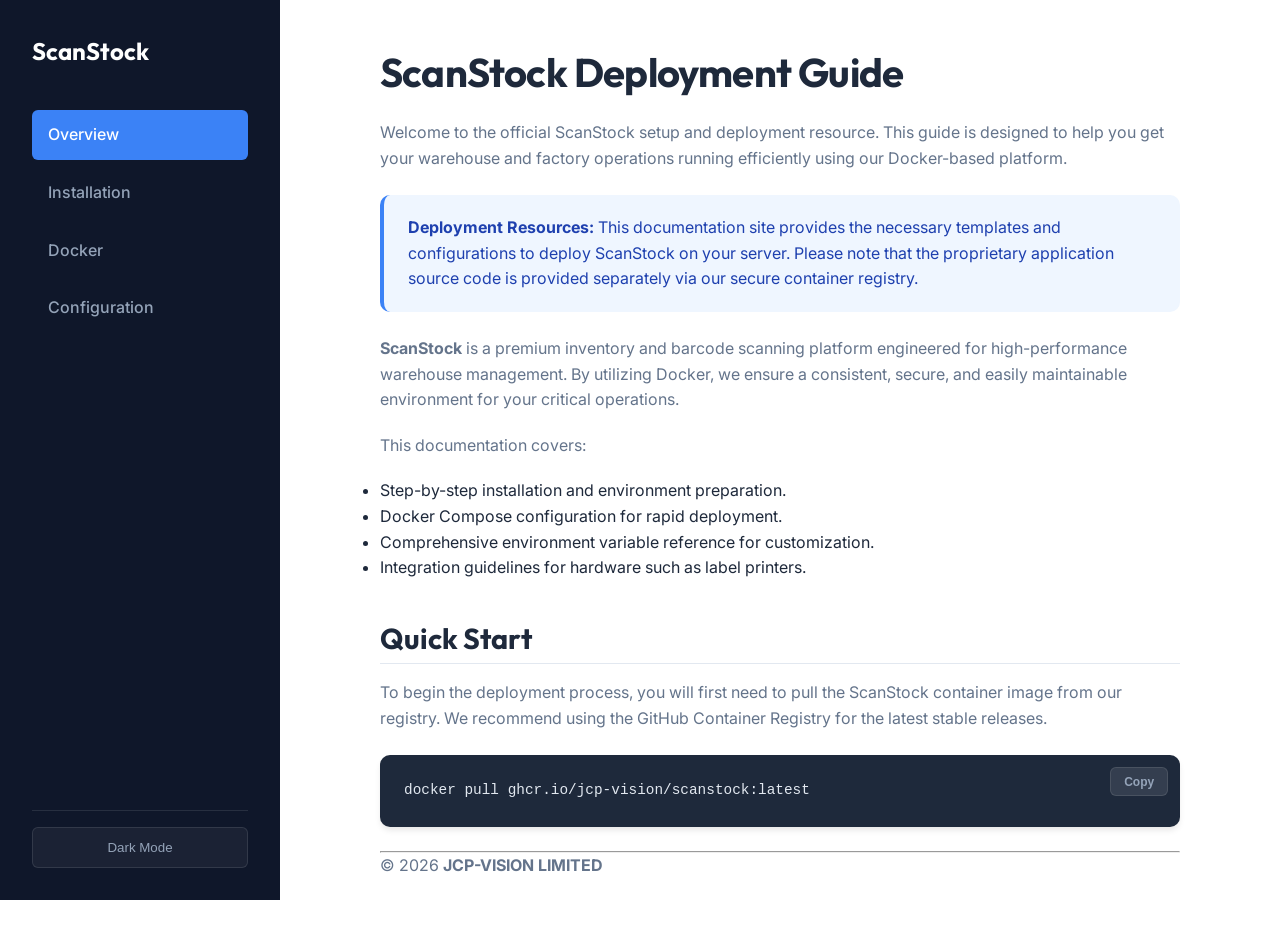
==== docs/index.html @ ab699f4c "Remove API reference page and update docs Delete the standalone API reference (docs/api.html) and re" ====
<!DOCTYPE html>
<html lang="en">
<head>
    <meta charset="UTF-8">
    <meta name="viewport" content="width=device-width, initial-scale=1.0">
    <title>Overview | ScanStock Documentation</title>
    <link rel="stylesheet" href="assets/style.css">
    <script defer src="assets/script.js"></script>
</head>
<body>
    <div class="layout">
        <aside class="sidebar">
            <div class="sidebar-brand">
                <span>ScanStock</span>
            </div>
            <nav>
                <a href="index.html">Overview</a>
                <a href="installation.html">Installation</a>
                <a href="docker.html">Docker</a>
                <a href="configuration.html">Configuration</a>
            </nav>
            <div class="theme-toggle-container">
                <button class="btn-theme" onclick="toggleTheme()">
                    <span>Dark Mode</span>
                </button>
            </div>
        </aside>

        <main class="content-wrapper">
            <div class="content">
                <header>
                    <h1>ScanStock Deployment Guide</h1>
                    <p class="lead">Welcome to the official ScanStock setup and deployment resource. This guide is designed to help you get your warehouse and factory operations running efficiently using our Docker-based platform.</p>
                </header>

                <div class="alert alert-note">
                    <div>
                        <strong>Deployment Resources:</strong> This documentation site provides the necessary templates and configurations to deploy ScanStock on your server. Please note that the proprietary application source code is provided separately via our secure container registry.
                    </div>
                </div>

                <section id="overview">
                    <p>
                        <strong>ScanStock</strong> is a premium inventory and barcode scanning platform engineered for high-performance warehouse management. By utilizing Docker, we ensure a consistent, secure, and easily maintainable environment for your critical operations.
                    </p>
                    <p>
                        This documentation covers:
                    </p>
                    <ul>
                        <li>Step-by-step installation and environment preparation.</li>
                        <li>Docker Compose configuration for rapid deployment.</li>
                        <li>Comprehensive environment variable reference for customization.</li>
                        <li>Integration guidelines for hardware such as label printers.</li>
                    </ul>
                </section>

                <section id="quick-start">
                    <h2>Quick Start</h2>
                    <p>To begin the deployment process, you will first need to pull the ScanStock container image from our registry. We recommend using the GitHub Container Registry for the latest stable releases.</p>
                    <pre><code>docker pull ghcr.io/jcp-vision/scanstock:latest</code></pre>
                </section>

                <hr>

                <footer>
                    <p>&copy; 2026 <strong>JCP-VISION LIMITED</strong></p>
                </footer>
            </div>
        </main>
    </div>
</body>
</html>
---- docs/assets/style.css ----
@import url('https://fonts.googleapis.com/css2?family=Inter:wght@400;500;600&family=Outfit:wght@600;700&display=swap');

:root {
  /* Colors - Light Mode */
  --bg-primary: #ffffff;
  --bg-secondary: #f8fafc;
  --bg-sidebar: #0f172a;
  --text-primary: #1e293b;
  --text-secondary: #64748b;
  --text-muted: #94a3b8;
  --accent-color: #3b82f6;
  --accent-hover: #2563eb;
  --border-color: #e2e8f0;
  --code-bg: #1e293b;
  --code-text: #e2e8f0;
  
  /* Spacing & Borders */
  --sidebar-width: 280px;
  --content-max-width: 800px;
  --radius-sm: 6px;
  --radius-md: 10px;
  --shadow-sm: 0 1px 2px 0 rgb(0 0 0 / 0.05);
  --shadow-md: 0 4px 6px -1px rgb(0 0 0 / 0.1);
  
  /* Transitions */
  --transition: all 0.2s ease;
}

[data-theme="dark"] {
  --bg-primary: #0f172a;
  --bg-secondary: #1e293b;
  --text-primary: #f1f5f9;
  --text-secondary: #cbd5e1;
  --text-muted: #64748b;
  --border-color: #334155;
  --shadow-sm: 0 1px 2px 0 rgb(0 0 0 / 0.3);
}

* {
  margin: 0;
  padding: 0;
  box-sizing: border-box;
}

html {
  scroll-behavior: smooth;
}

body {
  font-family: 'Inter', system-ui, -apple-system, sans-serif;
  background-color: var(--bg-primary);
  color: var(--text-primary);
  line-height: 1.6;
  -webkit-font-smoothing: antialiased;
  transition: background-color 0.3s ease, color 0.3s ease;
}

h1, h2, h3, h4 {
  font-family: 'Outfit', sans-serif;
  color: var(--text-primary);
  margin-bottom: 1rem;
  line-height: 1.2;
}

h1 { font-size: 2.5rem; letter-spacing: -0.02em; margin-bottom: 1.5rem; }
h2 { font-size: 1.8rem; margin-top: 2.5rem; border-bottom: 1px solid var(--border-color); padding-bottom: 0.5rem; }
h3 { font-size: 1.4rem; margin-top: 2rem; }

p { margin-bottom: 1.25rem; color: var(--text-secondary); }

a {
  color: var(--accent-color);
  text-decoration: none;
  transition: var(--transition);
}

a:hover { text-decoration: underline; }

/* Layout Structure */
.layout {
  display: flex;
  min-height: 100vh;
}

.sidebar {
  width: var(--sidebar-width);
  background: var(--bg-sidebar);
  color: white;
  padding: 2rem;
  height: 100vh;
  position: sticky;
  top: 0;
  display: flex;
  flex-direction: column;
  z-index: 100;
}

.sidebar-brand {
  font-family: 'Outfit', sans-serif;
  font-size: 1.5rem;
  font-weight: 700;
  margin-bottom: 2.5rem;
  display: flex;
  align-items: center;
  gap: 0.75rem;
}

.sidebar-brand img {
  width: 32px;
  height: auto;
}

.sidebar nav {
  flex: 1;
}

.sidebar nav a {
  display: block;
  color: #94a3b8;
  padding: 0.75rem 1rem;
  border-radius: var(--radius-sm);
  margin-bottom: 0.5rem;
  font-weight: 500;
  text-decoration: none;
}

.sidebar nav a:hover {
  background: rgba(255, 255, 255, 0.05);
  color: white;
}

.sidebar nav a.active {
  background: var(--accent-color);
  color: white;
}

.theme-toggle-container {
  padding-top: 1rem;
  border-top: 1px solid rgba(255, 255, 255, 0.1);
}

.btn-theme {
  width: 100%;
  padding: 0.75rem;
  background: rgba(255, 255, 255, 0.05);
  border: 1px solid rgba(255, 255, 255, 0.1);
  color: #94a3b8;
  border-radius: var(--radius-sm);
  cursor: pointer;
  display: flex;
  align-items: center;
  justify-content: center;
  gap: 0.5rem;
  font-weight: 500;
  transition: var(--transition);
}

.btn-theme:hover {
  background: rgba(255, 255, 255, 0.1);
  color: white;
}

.content-wrapper {
  flex: 1;
  display: flex;
  justify-content: center;
  padding: 3rem 2rem;
}

.content {
  max-width: var(--content-max-width);
  width: 100%;
}

/* UI Components */
pre {
  background: var(--code-bg);
  padding: 1.5rem;
  border-radius: var(--radius-md);
  overflow-x: auto;
  margin: 1.5rem 0;
  position: relative;
  box-shadow: var(--shadow-md);
}

code {
  font-family: 'JetBrains Mono', 'Fira Code', monospace;
  font-size: 0.9rem;
  color: var(--code-text);
}

.copy-btn {
  position: absolute;
  top: 0.75rem;
  right: 0.75rem;
  padding: 0.4rem 0.8rem;
  background: rgba(255, 255, 255, 0.1);
  border: 1px solid rgba(255, 255, 255, 0.1);
  color: #94a3b8;
  border-radius: var(--radius-sm);
  cursor: pointer;
  font-size: 0.75rem;
  font-weight: 600;
  transition: var(--transition);
}

.copy-btn:hover {
  background: rgba(255, 255, 255, 0.2);
  color: white;
}

.alert {
  padding: 1.25rem 1.5rem;
  border-radius: var(--radius-md);
  margin: 1.5rem 0;
  display: flex;
  gap: 1rem;
  border-left: 4px solid;
}

.alert-note {
  background: #eff6ff;
  border-color: #3b82f6;
  color: #1e40af;
}

[data-theme="dark"] .alert-note {
  background: rgba(59, 130, 246, 0.1);
  color: #bfdbfe;
}

table {
  width: 100%;
  border-collapse: collapse;
  margin: 2rem 0;
  font-size: 0.95rem;
}

th {
  text-align: left;
  background: var(--bg-secondary);
  padding: 0.75rem 1rem;
  border-bottom: 2px solid var(--border-color);
  font-weight: 600;
}

td {
  padding: 0.75rem 1rem;
  border-bottom: 1px solid var(--border-color);
  color: var(--text-secondary);
}

tr:hover td {
  background: var(--bg-secondary);
}

/* Responsive */
@media (max-width: 1024px) {
  .sidebar { width: 240px; }
}

@media (max-width: 768px) {
  .layout { flex-direction: column; }
  .sidebar {
    width: 100%;
    height: auto;
    position: relative;
    padding: 1.5rem;
  }
  .sidebar nav {
    flex: none;
    display: none; /* Mobile menu logic to be added */
  }
  .sidebar nav.open { display: block; }
  .content-wrapper { padding: 2rem 1.5rem; }
  h1 { font-size: 2rem; }
}
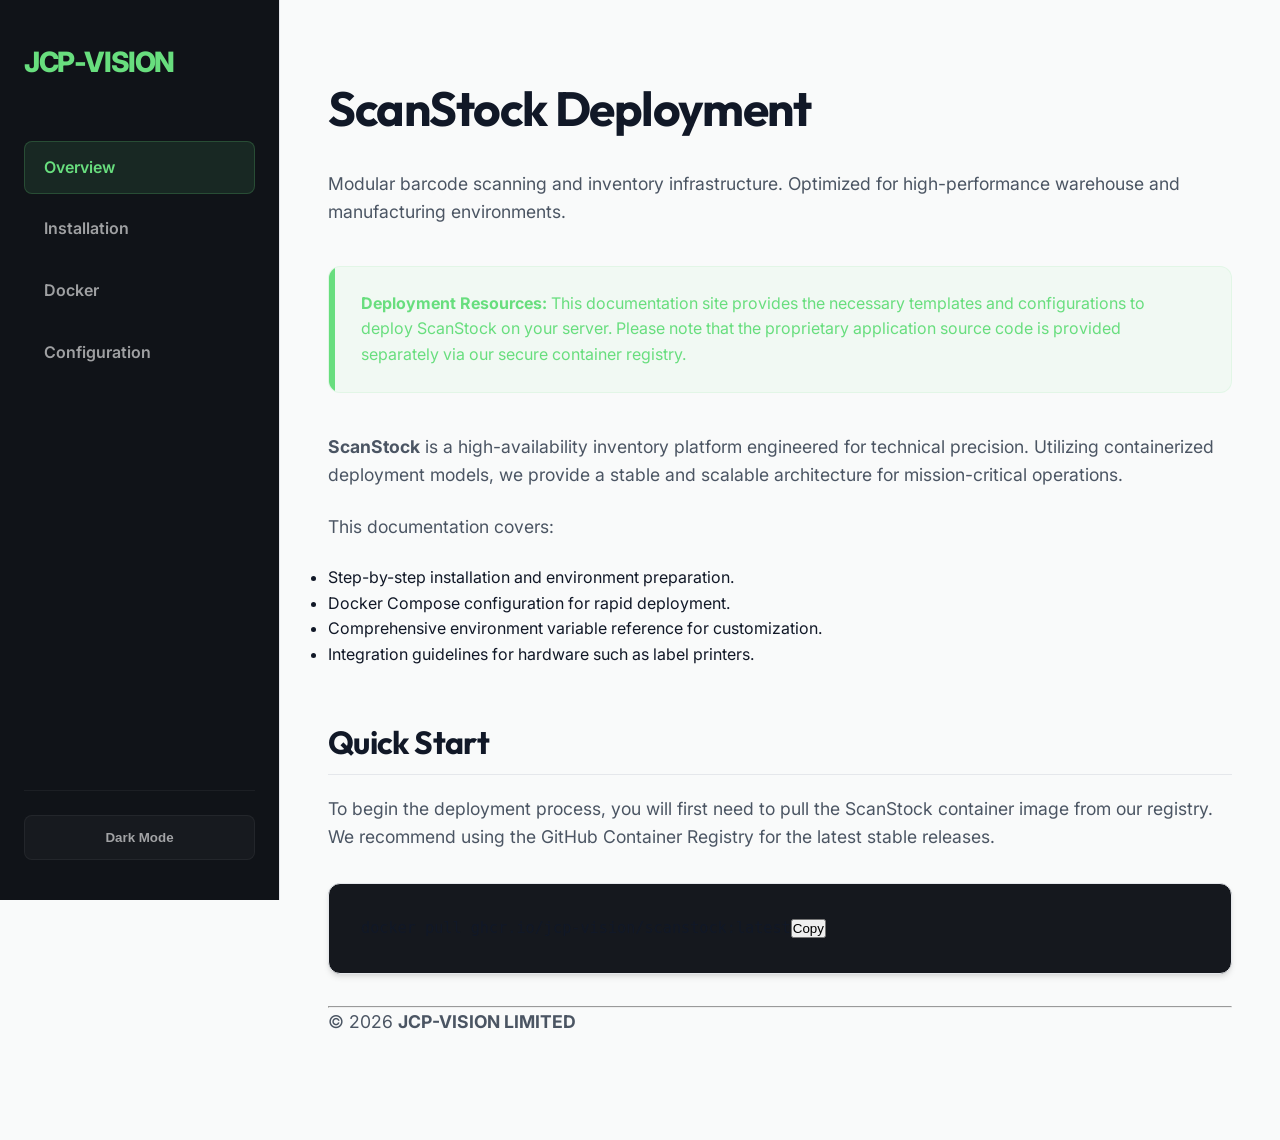
==== commit 04731372: "Apply JCP-VISION branding and style overhaul Introduce JCP-VISION brand tokens and a visual refresh " ====
--- a/docs/index.html
+++ b/docs/index.html
@@ -4,6 +4,7 @@
     <meta charset="UTF-8">
     <meta name="viewport" content="width=device-width, initial-scale=1.0">
     <title>Overview | ScanStock Documentation</title>
+    <link rel="stylesheet" href="https://jcp-vision.com/static/css/brand-styles.css">
     <link rel="stylesheet" href="assets/style.css">
     <script defer src="assets/script.js"></script>
 </head>
@@ -11,7 +12,7 @@
     <div class="layout">
         <aside class="sidebar">
             <div class="sidebar-brand">
-                <span>ScanStock</span>
+                <span>JCP-VISION</span>
             </div>
             <nav>
                 <a href="index.html">Overview</a>
@@ -29,8 +30,8 @@
         <main class="content-wrapper">
             <div class="content">
                 <header>
-                    <h1>ScanStock Deployment Guide</h1>
-                    <p class="lead">Welcome to the official ScanStock setup and deployment resource. This guide is designed to help you get your warehouse and factory operations running efficiently using our Docker-based platform.</p>
+                    <h1>ScanStock Deployment</h1>
+                    <p class="lead">Modular barcode scanning and inventory infrastructure. Optimized for high-performance warehouse and manufacturing environments.</p>
                 </header>
 
                 <div class="alert alert-note">
@@ -41,7 +42,7 @@
 
                 <section id="overview">
                     <p>
-                        <strong>ScanStock</strong> is a premium inventory and barcode scanning platform engineered for high-performance warehouse management. By utilizing Docker, we ensure a consistent, secure, and easily maintainable environment for your critical operations.
+                        <strong>ScanStock</strong> is a high-availability inventory platform engineered for technical precision. Utilizing containerized deployment models, we provide a stable and scalable architecture for mission-critical operations.
                     </p>
                     <p>
                         This documentation covers:
--- a/docs/assets/style.css
+++ b/docs/assets/style.css
@@ -1,39 +1,49 @@
 @import url('https://fonts.googleapis.com/css2?family=Inter:wght@400;500;600&family=Outfit:wght@600;700&display=swap');
 
 :root {
-  /* Colors - Light Mode */
-  --bg-primary: #ffffff;
-  --bg-secondary: #f8fafc;
-  --bg-sidebar: #0f172a;
-  --text-primary: #1e293b;
-  --text-secondary: #64748b;
-  --text-muted: #94a3b8;
-  --accent-color: #3b82f6;
-  --accent-hover: #2563eb;
-  --border-color: #e2e8f0;
-  --code-bg: #1e293b;
-  --code-text: #e2e8f0;
+  /* JCP-VISION Brand Tokens (Overrides from brand-styles.css) */
+  --jcp-primary: #68de7e;
+  --jcp-primary-dark: #4db861;
+  
+  /* Primary & Background - Light Mode */
+  --bg-primary: #f9fafa;
+  --bg-secondary: #ffffff;
+  --bg-sidebar: #101318;
+  --text-primary: #111827;
+  --text-secondary: #4B5563;
+  --text-muted: #9ca3af;
+  --accent-color: var(--jcp-primary);
+  --accent-hover: var(--jcp-primary-dark);
+  --border-color: #E5E7EB;
+  --code-bg: #15181E;
+  --code-text: #ffffff;
   
   /* Spacing & Borders */
   --sidebar-width: 280px;
-  --content-max-width: 800px;
-  --radius-sm: 6px;
-  --radius-md: 10px;
-  --shadow-sm: 0 1px 2px 0 rgb(0 0 0 / 0.05);
-  --shadow-md: 0 4px 6px -1px rgb(0 0 0 / 0.1);
+  --content-max-width: 960px;
+  --radius-sm: 8px;
+  --radius-md: 12px;
+  --radius-lg: 16px;
+  --shadow-sm: 0 1px 3px 0 rgba(0, 0, 0, 0.1);
+  --shadow-md: 0 4px 6px -1px rgba(0, 0, 0, 0.1), 0 2px 4px -1px rgba(0, 0, 0, 0.06);
+  --shadow-lg: 0 10px 15px -3px rgba(0, 0, 0, 0.1);
   
   /* Transitions */
-  --transition: all 0.2s ease;
+  --transition-fast: 150ms cubic-bezier(0.4, 0, 0.2, 1);
+  --transition-base: 300ms cubic-bezier(0.4, 0, 0.2, 1);
+  --transition: var(--transition-base);
 }
 
 [data-theme="dark"] {
-  --bg-primary: #0f172a;
-  --bg-secondary: #1e293b;
-  --text-primary: #f1f5f9;
-  --text-secondary: #cbd5e1;
-  --text-muted: #64748b;
-  --border-color: #334155;
-  --shadow-sm: 0 1px 2px 0 rgb(0 0 0 / 0.3);
+  --bg-primary: #101318;
+  --bg-secondary: #1A1E24;
+  --bg-sidebar: #0a0c0f;
+  --text-primary: #ffffff;
+  --text-secondary: #9ca3af;
+  --text-muted: #6b7280;
+  --border-color: rgba(255, 255, 255, 0.05);
+  --shadow-sm: 0 0 0 1px rgba(255, 255, 255, 0.05);
+  --shadow-md: 0 4px 20px -2px rgba(0, 0, 0, 0.5);
 }
 
 * {
@@ -47,34 +57,36 @@
 }
 
 body {
-  font-family: 'Inter', system-ui, -apple-system, sans-serif;
+  font-family: 'Manrope', 'Inter', system-ui, -apple-system, sans-serif;
   background-color: var(--bg-primary);
   color: var(--text-primary);
   line-height: 1.6;
   -webkit-font-smoothing: antialiased;
-  transition: background-color 0.3s ease, color 0.3s ease;
+  transition: background-color var(--transition-base), color var(--transition-base);
 }
 
 h1, h2, h3, h4 {
-  font-family: 'Outfit', sans-serif;
+  font-family: 'Google Sans Text', 'Outfit', sans-serif;
   color: var(--text-primary);
-  margin-bottom: 1rem;
+  font-weight: 700;
+  margin-bottom: 1.25rem;
   line-height: 1.2;
 }
 
-h1 { font-size: 2.5rem; letter-spacing: -0.02em; margin-bottom: 1.5rem; }
-h2 { font-size: 1.8rem; margin-top: 2.5rem; border-bottom: 1px solid var(--border-color); padding-bottom: 0.5rem; }
-h3 { font-size: 1.4rem; margin-top: 2rem; }
-
-p { margin-bottom: 1.25rem; color: var(--text-secondary); }
+h1 { font-size: 3rem; letter-spacing: -0.03em; margin-bottom: 2rem; }
+h2 { font-size: 2rem; margin-top: 3.5rem; border-bottom: 1px solid var(--border-color); padding-bottom: 0.75rem; letter-spacing: -0.02em; }
+h3 { font-size: 1.5rem; margin-top: 2.5rem; border-left: 4px solid var(--accent-color); padding-left: 1rem; }
+
+p { margin-bottom: 1.5rem; color: var(--text-secondary); font-size: 1.1rem; }
 
 a {
   color: var(--accent-color);
   text-decoration: none;
-  transition: var(--transition);
-}
-
-a:hover { text-decoration: underline; }
+  transition: var(--transition-fast);
+  font-weight: 500;
+}
+
+a:hover { color: var(--accent-hover); text-decoration: underline; }
 
 /* Layout Structure */
 .layout {
@@ -86,28 +98,26 @@
   width: var(--sidebar-width);
   background: var(--bg-sidebar);
   color: white;
-  padding: 2rem;
+  padding: 2.5rem 1.5rem;
   height: 100vh;
   position: sticky;
   top: 0;
   display: flex;
   flex-direction: column;
   z-index: 100;
+  border-right: 1px solid var(--border-color);
 }
 
 .sidebar-brand {
-  font-family: 'Outfit', sans-serif;
-  font-size: 1.5rem;
-  font-weight: 700;
-  margin-bottom: 2.5rem;
+  font-family: 'Inter', 'Outfit', sans-serif;
+  font-size: 1.75rem;
+  font-weight: 800;
+  margin-bottom: 3.5rem;
   display: flex;
   align-items: center;
   gap: 0.75rem;
-}
-
-.sidebar-brand img {
-  width: 32px;
-  height: auto;
+  letter-spacing: -0.05em;
+  color: var(--jcp-primary);
 }
 
 .sidebar nav {
@@ -116,12 +126,13 @@
 
 .sidebar nav a {
   display: block;
-  color: #94a3b8;
-  padding: 0.75rem 1rem;
+  color: rgba(255, 255, 255, 0.6);
+  padding: 0.875rem 1.25rem;
   border-radius: var(--radius-sm);
   margin-bottom: 0.5rem;
-  font-weight: 500;
+  font-weight: 600;
   text-decoration: none;
+  transition: var(--transition-fast);
 }
 
 .sidebar nav a:hover {
@@ -130,33 +141,34 @@
 }
 
 .sidebar nav a.active {
-  background: var(--accent-color);
-  color: white;
+  background: rgba(104, 222, 126, 0.1);
+  color: var(--jcp-primary);
+  box-shadow: inset 0 0 0 1px rgba(104, 222, 126, 0.2);
 }
 
 .theme-toggle-container {
-  padding-top: 1rem;
-  border-top: 1px solid rgba(255, 255, 255, 0.1);
+  padding-top: 1.5rem;
+  border-top: 1px solid rgba(255, 255, 255, 0.05);
 }
 
 .btn-theme {
   width: 100%;
-  padding: 0.75rem;
-  background: rgba(255, 255, 255, 0.05);
-  border: 1px solid rgba(255, 255, 255, 0.1);
-  color: #94a3b8;
+  padding: 0.875rem;
+  background: rgba(255, 255, 255, 0.03);
+  border: 1px solid rgba(255, 255, 255, 0.05);
+  color: rgba(255, 255, 255, 0.6);
   border-radius: var(--radius-sm);
   cursor: pointer;
   display: flex;
   align-items: center;
   justify-content: center;
   gap: 0.5rem;
-  font-weight: 500;
-  transition: var(--transition);
+  font-weight: 600;
+  transition: var(--transition-fast);
 }
 
 .btn-theme:hover {
-  background: rgba(255, 255, 255, 0.1);
+  background: rgba(255, 255, 255, 0.08);
   color: white;
 }
 
@@ -164,7 +176,8 @@
   flex: 1;
   display: flex;
   justify-content: center;
-  padding: 3rem 2rem;
+  padding: 5rem 3rem;
+  background-color: var(--bg-primary);
 }
 
 .content {
@@ -175,58 +188,60 @@
 /* UI Components */
 pre {
   background: var(--code-bg);
-  padding: 1.5rem;
+  padding: 2rem;
   border-radius: var(--radius-md);
   overflow-x: auto;
-  margin: 1.5rem 0;
+  margin: 2rem 0;
   position: relative;
   box-shadow: var(--shadow-md);
+  border: 1px solid var(--border-color);
 }
 
 code {
-  font-family: 'JetBrains Mono', 'Fira Code', monospace;
-  font-size: 0.9rem;
+  font-family: 'ui-monospace', 'SFMono-Regular', 'Menlo', 'Monaco', 'monospace';
+  font-size: 0.95rem;
   color: var(--code-text);
-}
-
-.copy-btn {
+  background: rgba(0, 0, 0, 0.05);
+  padding: 0.2rem 0.4rem;
+  border-radius: 4px;
+}
+
+pre code {
+  background: transparent;
+  padding: 0;
+  color: inherit;
+}
+
+.alert {
+  padding: 1.5rem 2rem;
+  border-radius: var(--radius-md);
+  margin: 2.5rem 0;
+  display: flex;
+  gap: 1.25rem;
+  border: 1px solid transparent;
+  position: relative;
+  overflow: hidden;
+}
+
+.alert::before {
+  content: '';
   position: absolute;
-  top: 0.75rem;
-  right: 0.75rem;
-  padding: 0.4rem 0.8rem;
-  background: rgba(255, 255, 255, 0.1);
-  border: 1px solid rgba(255, 255, 255, 0.1);
-  color: #94a3b8;
-  border-radius: var(--radius-sm);
-  cursor: pointer;
-  font-size: 0.75rem;
-  font-weight: 600;
-  transition: var(--transition);
-}
-
-.copy-btn:hover {
-  background: rgba(255, 255, 255, 0.2);
-  color: white;
-}
-
-.alert {
-  padding: 1.25rem 1.5rem;
-  border-radius: var(--radius-md);
-  margin: 1.5rem 0;
-  display: flex;
-  gap: 1rem;
-  border-left: 4px solid;
+  left: 0;
+  top: 0;
+  bottom: 0;
+  width: 6px;
+  background: currentColor;
 }
 
 .alert-note {
-  background: #eff6ff;
-  border-color: #3b82f6;
-  color: #1e40af;
+  background: rgba(104, 222, 126, 0.05);
+  border-color: rgba(104, 222, 126, 0.1);
+  color: var(--jcp-primary);
 }
 
 [data-theme="dark"] .alert-note {
-  background: rgba(59, 130, 246, 0.1);
-  color: #bfdbfe;
+  background: rgba(104, 222, 126, 0.03);
+  color: #68de7e;
 }
 
 table {
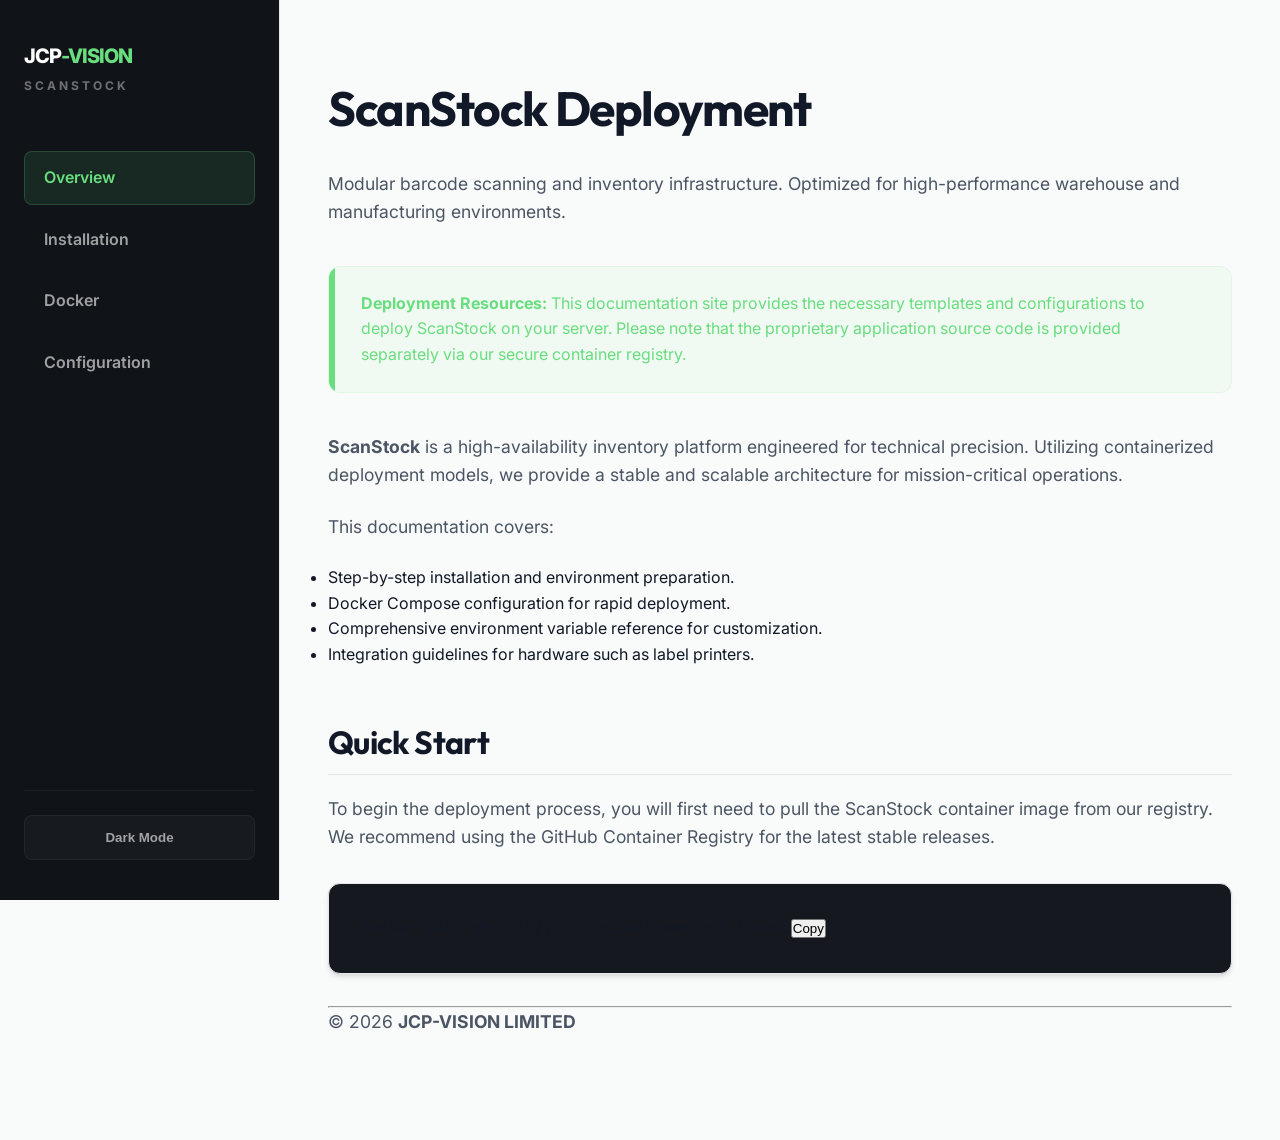
==== commit d70cfbb6: "Revamp sidebar brand markup and styles Replace the plain 'JCP-VISION' sidebar text with structured b" ====
--- a/docs/index.html
+++ b/docs/index.html
@@ -12,7 +12,10 @@
     <div class="layout">
         <aside class="sidebar">
             <div class="sidebar-brand">
-                <span>JCP-VISION</span>
+                <div class="brand-logo">
+                    <span class="logo-jcp">JCP</span><span class="logo-vision">-VISION</span>
+                </div>
+                <div class="brand-subtitle">SCANSTOCK</div>
             </div>
             <nav>
                 <a href="index.html">Overview</a>
--- a/docs/assets/style.css
+++ b/docs/assets/style.css
@@ -109,15 +109,36 @@
 }
 
 .sidebar-brand {
+  margin-bottom: 3.5rem;
+  display: flex;
+  flex-direction: column;
+  gap: 0.25rem;
+}
+
+.brand-logo {
   font-family: 'Inter', 'Outfit', sans-serif;
-  font-size: 1.75rem;
+  font-size: 1.25rem;
   font-weight: 800;
-  margin-bottom: 3.5rem;
+  letter-spacing: -0.05em;
   display: flex;
   align-items: center;
-  gap: 0.75rem;
-  letter-spacing: -0.05em;
+}
+
+.logo-jcp {
+  color: #ffffff;
+}
+
+.logo-vision {
   color: var(--jcp-primary);
+}
+
+.brand-subtitle {
+  font-family: 'Inter', sans-serif;
+  font-size: 0.75rem;
+  font-weight: 700;
+  letter-spacing: 0.25em;
+  color: rgba(255, 255, 255, 0.4);
+  text-transform: uppercase;
 }
 
 .sidebar nav {
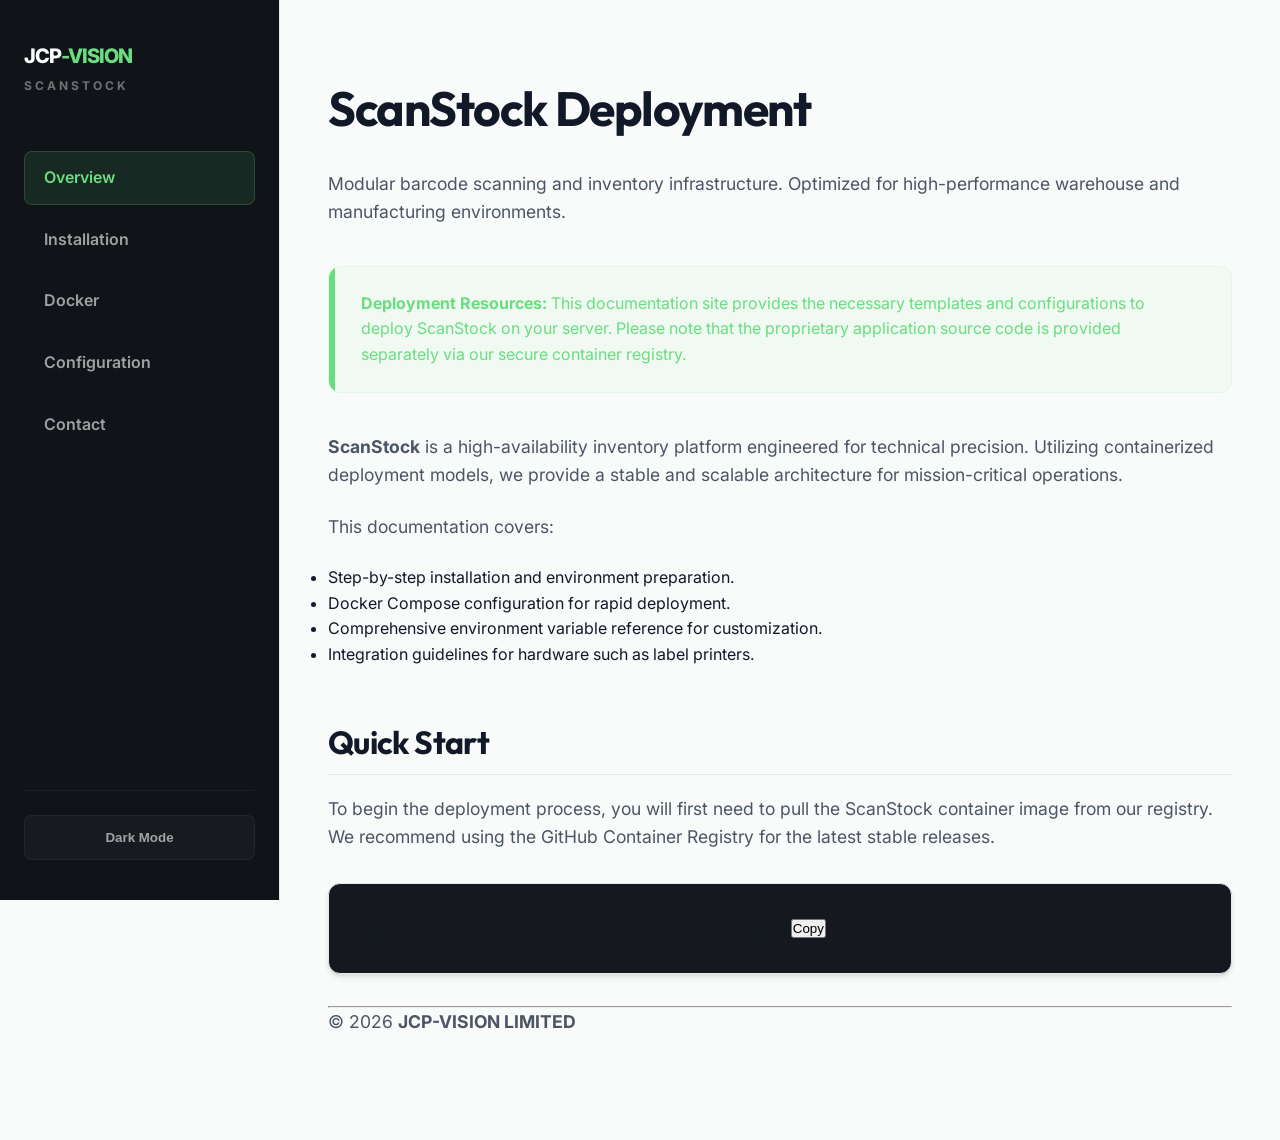
==== commit 1f1a651e: "Add Contact nav link and add documentation page Add a 'Contact' link to the docs navigation in index" ====
--- a/docs/index.html
+++ b/docs/index.html
@@ -4,6 +4,7 @@
     <meta charset="UTF-8">
     <meta name="viewport" content="width=device-width, initial-scale=1.0">
     <title>Overview | ScanStock Documentation</title>
+    <link rel="stylesheet" href="https://fonts.googleapis.com/css2?family=Material+Symbols+Outlined:opsz,wght,FILL,GRAD@24,400,0,0" />
     <link rel="stylesheet" href="https://jcp-vision.com/static/css/brand-styles.css">
     <link rel="stylesheet" href="assets/style.css">
     <script defer src="assets/script.js"></script>
@@ -22,6 +23,7 @@
                 <a href="installation.html">Installation</a>
                 <a href="docker.html">Docker</a>
                 <a href="configuration.html">Configuration</a>
+                <a href="contact.html">Contact</a>
             </nav>
             <div class="theme-toggle-container">
                 <button class="btn-theme" onclick="toggleTheme()">
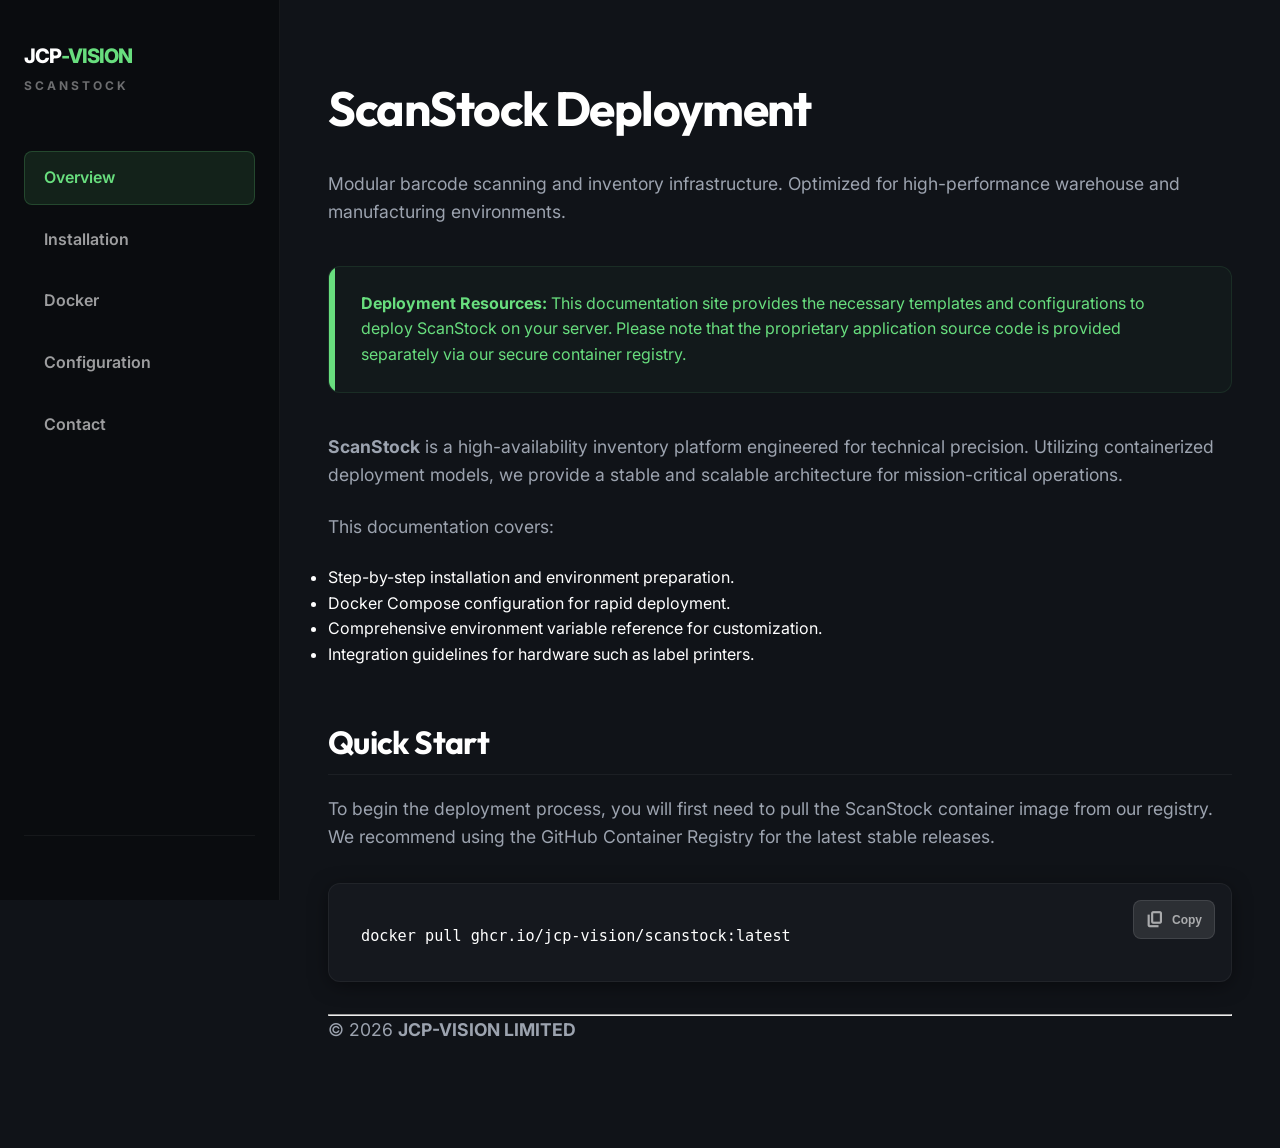
==== commit c8bad073: "Enforce dark mode and remove theme toggle Force a dark theme site-wide and remove user theme control" ====
--- a/docs/index.html
+++ b/docs/index.html
@@ -26,9 +26,6 @@
                 <a href="contact.html">Contact</a>
             </nav>
             <div class="theme-toggle-container">
-                <button class="btn-theme" onclick="toggleTheme()">
-                    <span>Dark Mode</span>
-                </button>
             </div>
         </aside>
 
--- a/docs/assets/style.css
+++ b/docs/assets/style.css
@@ -1,22 +1,22 @@
 @import url('https://fonts.googleapis.com/css2?family=Inter:wght@400;500;600&family=Outfit:wght@600;700&display=swap');
 
 :root {
-  /* JCP-VISION Brand Tokens (Overrides from brand-styles.css) */
+  /* JCP-VISION Brand Tokens - Enforced Dark Mode */
   --jcp-primary: #68de7e;
   --jcp-primary-dark: #4db861;
   
-  /* Primary & Background - Light Mode */
-  --bg-primary: #f9fafa;
-  --bg-secondary: #ffffff;
-  --bg-sidebar: #101318;
-  --text-primary: #111827;
-  --text-secondary: #4B5563;
-  --text-muted: #9ca3af;
+  /* Primary & Background */
+  --bg-primary: #101318;
+  --bg-secondary: #1A1E24;
+  --bg-sidebar: #0a0c0f;
+  --text-primary: #ffffff;
+  --text-secondary: #9ca3af;
+  --text-muted: #6b7280;
   --accent-color: var(--jcp-primary);
   --accent-hover: var(--jcp-primary-dark);
-  --border-color: #E5E7EB;
+  --border-color: rgba(255, 255, 255, 0.05);
   --code-bg: #15181E;
-  --code-text: #ffffff;
+  --code-text: #68de7e;
   
   /* Spacing & Borders */
   --sidebar-width: 280px;
@@ -24,26 +24,14 @@
   --radius-sm: 8px;
   --radius-md: 12px;
   --radius-lg: 16px;
-  --shadow-sm: 0 1px 3px 0 rgba(0, 0, 0, 0.1);
-  --shadow-md: 0 4px 6px -1px rgba(0, 0, 0, 0.1), 0 2px 4px -1px rgba(0, 0, 0, 0.06);
+  --shadow-sm: 0 0 0 1px rgba(255, 255, 255, 0.05);
+  --shadow-md: 0 4px 20px -2px rgba(0, 0, 0, 0.5);
   --shadow-lg: 0 10px 15px -3px rgba(0, 0, 0, 0.1);
   
   /* Transitions */
   --transition-fast: 150ms cubic-bezier(0.4, 0, 0.2, 1);
   --transition-base: 300ms cubic-bezier(0.4, 0, 0.2, 1);
   --transition: var(--transition-base);
-}
-
-[data-theme="dark"] {
-  --bg-primary: #101318;
-  --bg-secondary: #1A1E24;
-  --bg-sidebar: #0a0c0f;
-  --text-primary: #ffffff;
-  --text-secondary: #9ca3af;
-  --text-muted: #6b7280;
-  --border-color: rgba(255, 255, 255, 0.05);
-  --shadow-sm: 0 0 0 1px rgba(255, 255, 255, 0.05);
-  --shadow-md: 0 4px 20px -2px rgba(0, 0, 0, 0.5);
 }
 
 * {
@@ -209,13 +197,18 @@
 /* UI Components */
 pre {
   background: var(--code-bg);
-  padding: 2rem;
+  padding: 2.5rem 2rem 2rem 2rem;
   border-radius: var(--radius-md);
   overflow-x: auto;
   margin: 2rem 0;
   position: relative;
   box-shadow: var(--shadow-md);
   border: 1px solid var(--border-color);
+}
+
+[data-theme="light"] pre {
+  --code-bg: #111827;
+  --code-text: #68de7e;
 }
 
 code {
@@ -265,29 +258,88 @@
   color: #68de7e;
 }
 
+.alert-important {
+  background: rgba(255, 46, 99, 0.05);
+  border-color: rgba(255, 46, 99, 0.1);
+  color: #ff2e63;
+}
+
+[data-theme="dark"] .alert-important {
+  background: rgba(255, 46, 99, 0.03);
+  color: #ff2e63;
+}
+
+.copy-btn {
+  position: absolute;
+  top: 1rem;
+  right: 1rem;
+  padding: 0.5rem 0.75rem;
+  background: rgba(255, 255, 255, 0.1);
+  border: 1px solid rgba(255, 255, 255, 0.1);
+  color: rgba(255, 255, 255, 0.6);
+  border-radius: var(--radius-sm);
+  cursor: pointer;
+  font-size: 0.75rem;
+  font-weight: 700;
+  display: flex;
+  align-items: center;
+  gap: 0.5rem;
+  transition: var(--transition-fast);
+  z-index: 10;
+}
+
+.copy-btn:hover {
+  background: rgba(255, 255, 255, 0.2);
+  color: white;
+}
+
+.copy-btn::before {
+  content: 'content_copy';
+  font-family: 'Material Symbols Outlined';
+  font-size: 1.1rem;
+}
+
+.copy-btn.copied::before {
+  content: 'check';
+}
+
 table {
   width: 100%;
-  border-collapse: collapse;
-  margin: 2rem 0;
-  font-size: 0.95rem;
+  border-collapse: separate;
+  border-spacing: 0;
+  margin: 3rem 0;
+  font-size: 1rem;
+  border-radius: var(--radius-md);
+  overflow: hidden;
+  border: 1px solid var(--border-color);
+  box-shadow: var(--shadow-sm);
 }
 
 th {
   text-align: left;
   background: var(--bg-secondary);
-  padding: 0.75rem 1rem;
+  padding: 1rem 1.5rem;
   border-bottom: 2px solid var(--border-color);
-  font-weight: 600;
+  font-weight: 700;
+  text-transform: uppercase;
+  font-size: 0.85rem;
+  letter-spacing: 0.05em;
+  color: var(--text-muted);
 }
 
 td {
-  padding: 0.75rem 1rem;
+  padding: 1rem 1.5rem;
   border-bottom: 1px solid var(--border-color);
   color: var(--text-secondary);
+  background: var(--bg-secondary);
+}
+
+tr:last-child td {
+  border-bottom: none;
 }
 
 tr:hover td {
-  background: var(--bg-secondary);
+  background: rgba(104, 222, 126, 0.02);
 }
 
 /* Responsive */
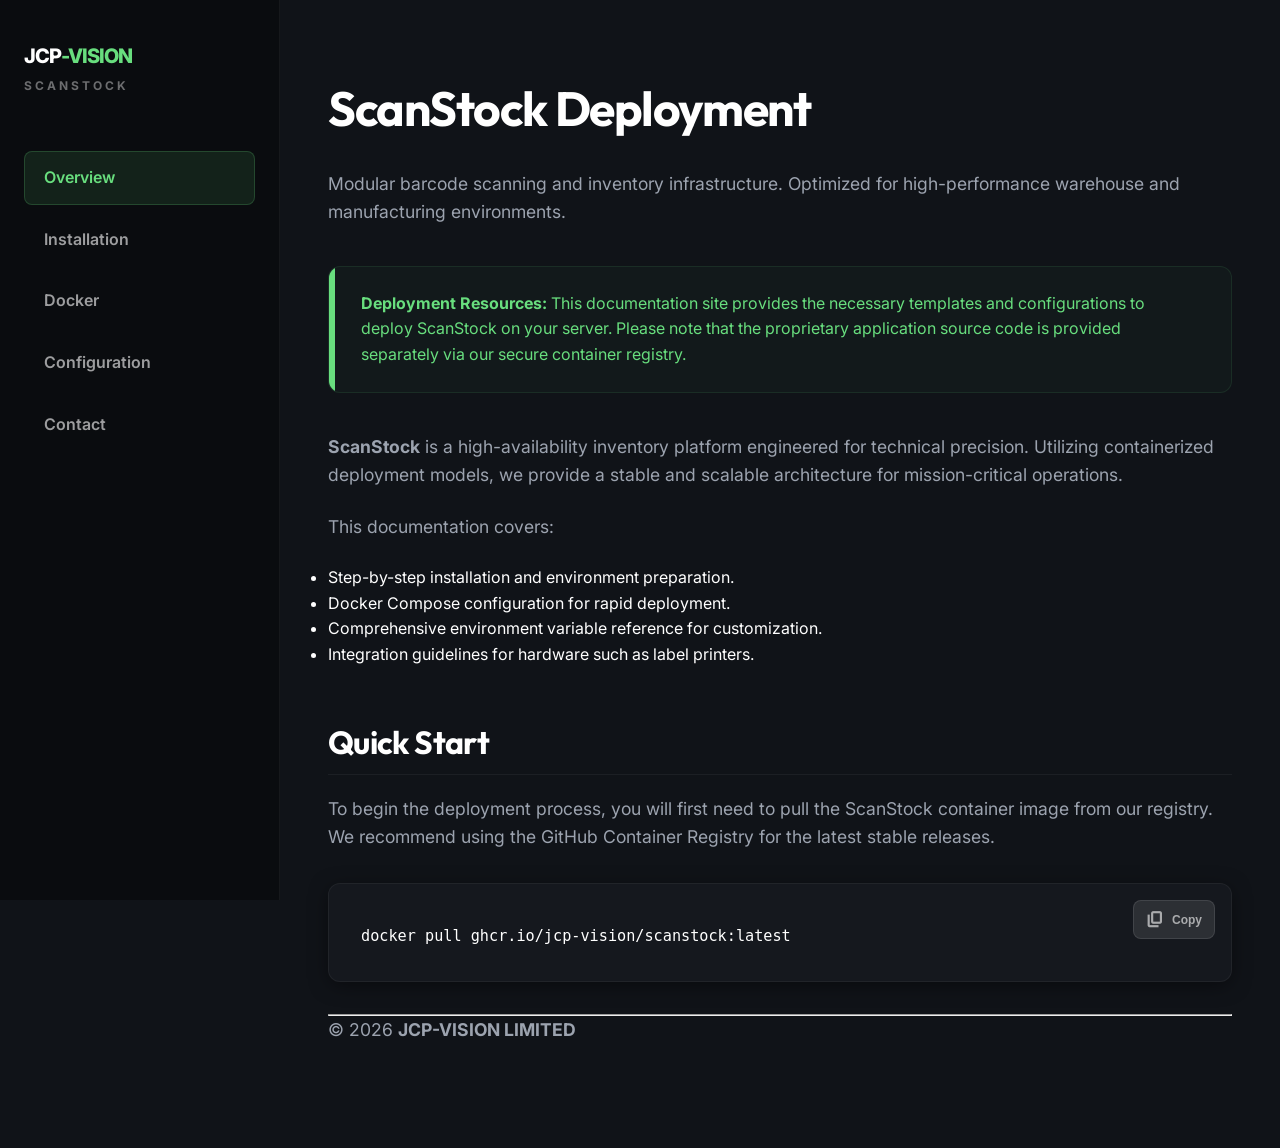
==== commit 1e88c649: "Remove theme toggle UI and styles Remove the unused theme toggle from the docs site: delete .theme-t" ====
--- a/docs/index.html
+++ b/docs/index.html
@@ -25,8 +25,6 @@
                 <a href="configuration.html">Configuration</a>
                 <a href="contact.html">Contact</a>
             </nav>
-            <div class="theme-toggle-container">
-            </div>
         </aside>
 
         <main class="content-wrapper">
--- a/docs/assets/style.css
+++ b/docs/assets/style.css
@@ -155,31 +155,6 @@
   box-shadow: inset 0 0 0 1px rgba(104, 222, 126, 0.2);
 }
 
-.theme-toggle-container {
-  padding-top: 1.5rem;
-  border-top: 1px solid rgba(255, 255, 255, 0.05);
-}
-
-.btn-theme {
-  width: 100%;
-  padding: 0.875rem;
-  background: rgba(255, 255, 255, 0.03);
-  border: 1px solid rgba(255, 255, 255, 0.05);
-  color: rgba(255, 255, 255, 0.6);
-  border-radius: var(--radius-sm);
-  cursor: pointer;
-  display: flex;
-  align-items: center;
-  justify-content: center;
-  gap: 0.5rem;
-  font-weight: 600;
-  transition: var(--transition-fast);
-}
-
-.btn-theme:hover {
-  background: rgba(255, 255, 255, 0.08);
-  color: white;
-}
 
 .content-wrapper {
   flex: 1;
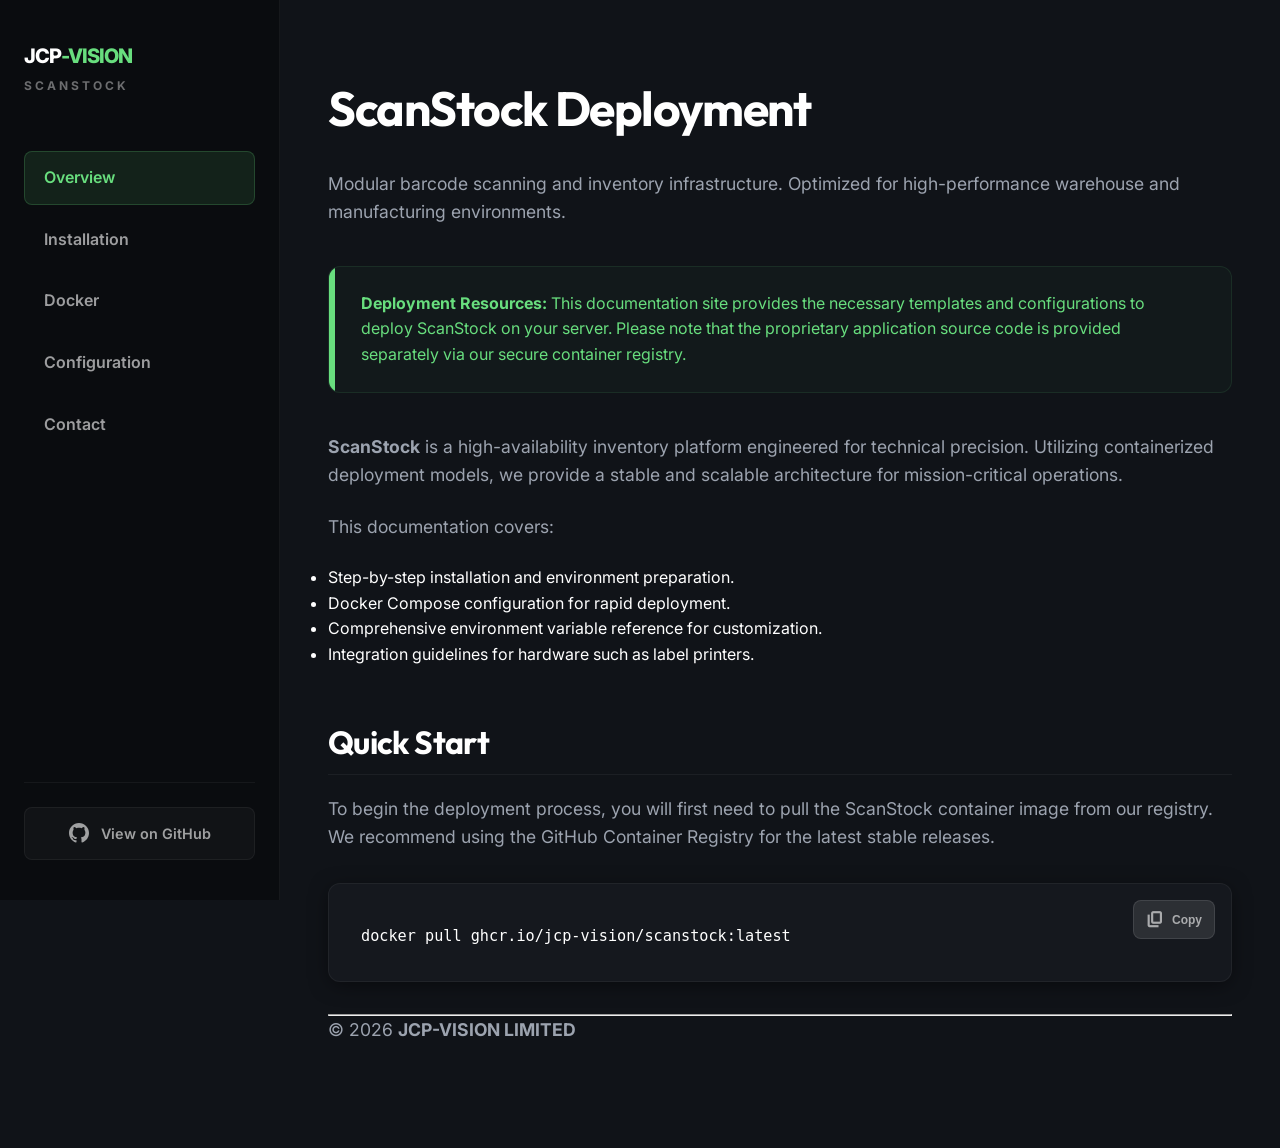
==== commit 258d466d: "Add sidebar footer and GitHub button styles Introduce .sidebar-footer and .btn-github CSS to provide" ====
--- a/docs/index.html
+++ b/docs/index.html
@@ -25,6 +25,12 @@
                 <a href="configuration.html">Configuration</a>
                 <a href="contact.html">Contact</a>
             </nav>
+            <div class="sidebar-footer">
+                <a href="https://github.com/JCP-VISION/scanstock-deploy" target="_blank" class="btn-github">
+                    <svg viewBox="0 0 24 24"><path d="M12 0c-6.626 0-12 5.373-12 12 0 5.302 3.438 9.8 8.207 11.387.599.111.793-.261.793-.577v-2.234c-3.338.726-4.033-1.416-4.033-1.416-.546-1.387-1.333-1.756-1.333-1.756-1.089-.745.083-.729.083-.729 1.205.084 1.839 1.237 1.839 1.237 1.07 1.834 2.807 1.304 3.492.997.107-.775.418-1.305.762-1.604-2.665-.305-5.467-1.334-5.467-5.931 0-1.311.469-2.381 1.236-3.221-.124-.303-.535-1.524.117-3.176 0 0 1.008-.322 3.301 1.23.957-.266 1.983-.399 3.003-.404 1.02.005 2.047.138 3.006.404 2.291-1.552 3.297-1.23 3.297-1.23.653 1.653.242 2.874.118 3.176.77.84 1.235 1.911 1.235 3.221 0 4.609-2.807 5.624-5.479 5.921.43.372.823 1.102.823 2.222v3.293c0 .319.192.694.801.576 4.765-1.589 8.199-6.086 8.199-11.386 0-6.627-5.373-12-12-12z"/></svg>
+                    <span>View on GitHub</span>
+                </a>
+            </div>
         </aside>
 
         <main class="content-wrapper">
--- a/docs/assets/style.css
+++ b/docs/assets/style.css
@@ -155,6 +155,41 @@
   box-shadow: inset 0 0 0 1px rgba(104, 222, 126, 0.2);
 }
 
+.sidebar-footer {
+  padding-top: 1.5rem;
+  border-top: 1px solid rgba(255, 255, 255, 0.05);
+  margin-top: auto;
+}
+
+.btn-github {
+  display: flex;
+  align-items: center;
+  justify-content: center;
+  gap: 0.75rem;
+  width: 100%;
+  padding: 0.875rem;
+  background: rgba(255, 255, 255, 0.03);
+  border: 1px solid rgba(255, 255, 255, 0.05);
+  color: rgba(255, 255, 255, 0.6);
+  border-radius: var(--radius-sm);
+  font-weight: 600;
+  font-size: 0.9rem;
+  transition: var(--transition-fast);
+  text-decoration: none !important;
+}
+
+.btn-github:hover {
+  background: rgba(255, 255, 255, 0.08);
+  color: white;
+  border-color: rgba(255, 255, 255, 0.1);
+}
+
+.btn-github svg {
+  width: 20px;
+  height: 20px;
+  fill: currentColor;
+}
+
 
 .content-wrapper {
   flex: 1;
